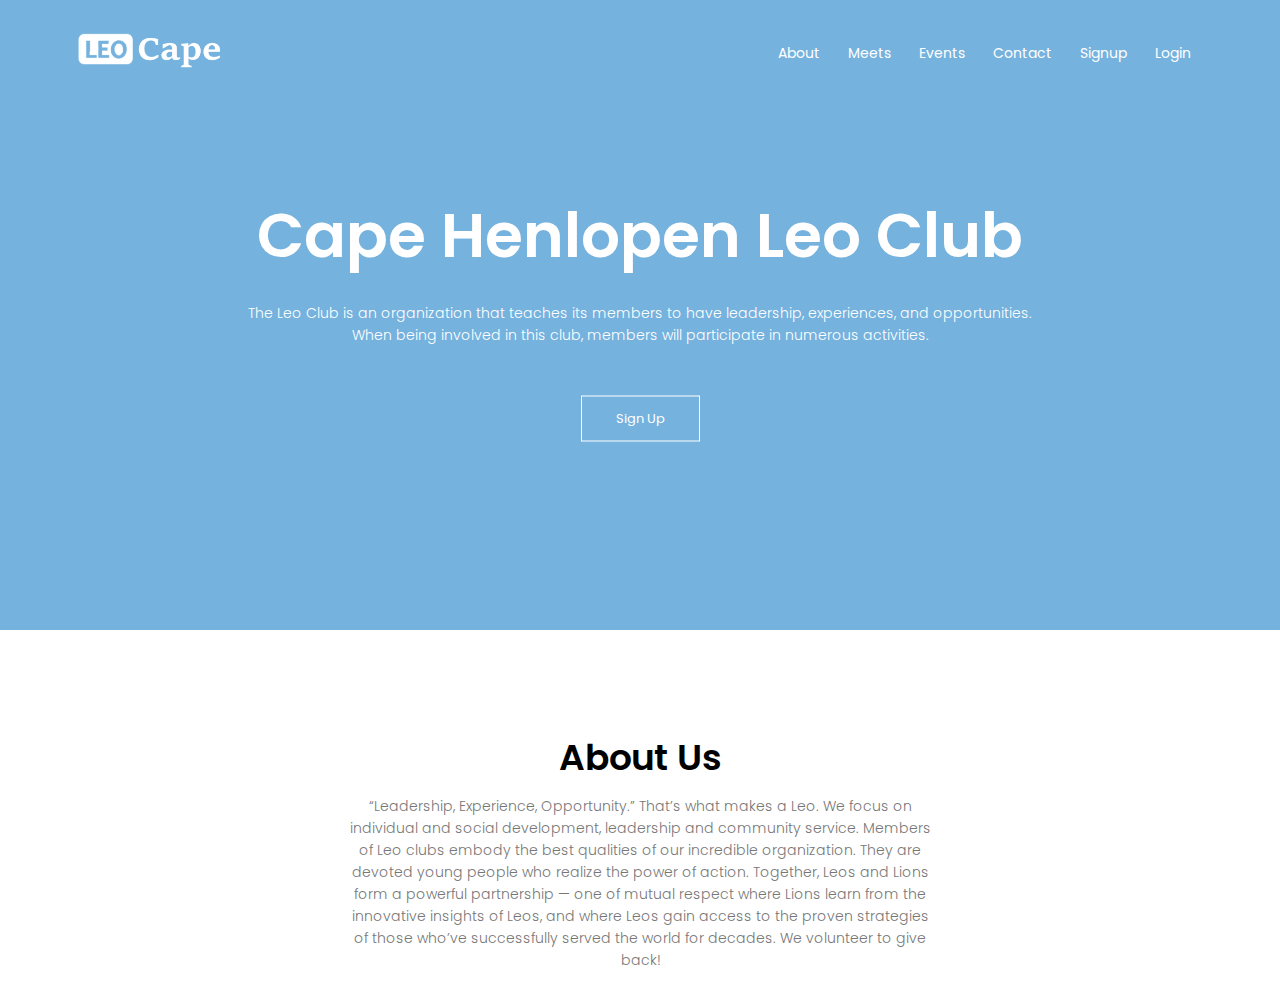
==== index.html @ 4bf430cc "Update index.html" ====
<!DOCTYPE html>
<html>
<head>
    <meta name="viewport" content="width=device-width, initial-scale=1">
    <title>Cape Henlopen Leo Club</title>
    <link rel="stylesheet" href="style.css">
    <link rel="preconnect" href="https://fonts.googleapis.com">
    <link rel="preconnect" href="https://fonts.gstatic.com" crossorigin>
    <link href="https://fonts.googleapis.com/css2?family=Poppins:wght@100;200;300;400;600;700&display=swap" rel="stylesheet">
    <link rel="stylesheet" href="https://stackpath.bootstrapcdn.com/font-awesome/4.7.0/css/font-awesome.min.css">
</head>
<body>
    <section class="header">
        <nav>
            <a href="index.html"><img src="Images/logo.png"></a>
            <div class="nav-links" id="navLinks">
                <i class="fa fa-times" onclick="hideMenu()"></i>
                <ul>
                    <li><a href="">About</a></li>
                    <li><a href="">Meets</a></li>
                    <li><a href="">Events</a></li>
                    <li><a href="">Contact</a></li>
                    <li><a href="">Signup</a></li>
                    <li><a href="">Login</a></li>
                </ul>
            </div>
            <i class="fa fa-bars" onclick="showMenu()"></i>
        </nav>
    <div class="text-box">
        <h1>Cape Henlopen Leo Club</h1>
        <p>The Leo Club is an organization that teaches its members to have leadership, experiences, and opportunities. <br>When being involved in this club, members will participate in numerous activities.</p>
        <a href="" class="hero-btn">Sign Up</a>
    </div>
    </section>

<!----- About ------->
    <section class="course">
        <h1>About Us</h1>
        <p>“Leadership, Experience, Opportunity.” That’s what makes a Leo. We focus on individual and social development, leadership and community service. Members of Leo clubs embody the best qualities of our incredible organization. They are devoted young people who realize the power of action. Together, Leos and Lions form a powerful partnership — one of mutual respect where Lions learn from the innovative insights of Leos, and where Leos gain access to the proven strategies of those who’ve successfully served the world for decades. We volunteer to give back!</p>
    </section>




<!-------JavaScript for Toggle Menu------->
<script>
    var navLinks = document.getElementById("navLinks");
    function showMenu(){
        navLinks.style.right = "0";
    }
    function hideMenu(){
        navLinks.style.right = "-120px";
    }
</script>

</body>
</html>
---- style.css ----
* {
    margin: 0;
    padding: 0;
    font-family: 'Poppins', sans-serif;
}
html, body {
    max-width: 100%;
    overflow-x: hidden;
    -webkit-tap-highlight-color: transparent;
}
.header {
    min-height: 70vh;
    width: 100%;
    background: #75b2de;
    background-position: center;
    background-size: cover;
    position: relative;
}
nav{
    display: flex;
    padding: 2% 6%;
    justify-content: space-between;
    align-items: center;
}
nav img{
    width: 150px;
}
.nav-links{
    flex: 1;
    text-align: right;
}
.nav-links ul li{
    list-style: none;
    display: inline-block;
    padding: 8px 12px;
    position: relative;
}
.nav-links ul li a{
    color: #fff;
    text-decoration: none;
    font-size: 14px; /*13*/
}
.nav-links ul li::after{
    content: '';
    width: 0;
    height: 2px;
    background: #ffffff;
    display: block;
    margin: auto;
    transition: 0.5s;
}
.nav-links ul li:hover::after {
    width: 100%;
}
.text-box{
    width: 90%;
    color: #fff;
    position: absolute;
    top: 50%;
    left: 50%;
    transform: translate(-50%,-50%);
    text-align: center;
}
.text-box h1{
    font-size: 62px;
}
.text-box p{
    margin: 10px 0 40px;
    font-size: 14px;
    color: #fff;
}
.hero-btn{
    display: inline-block;
    text-decoration: none;
    color: #fff;
    border: 1px solid #fff;
    padding: 12px 34px;
    font-size: 13px;
    background: transparent;
    position: relative;
    cursor: pointer;
}
.hero-btn:hover{
    border: 1px solid #4c9bd4;
    background: #4c9bd4;
    transition: 1s;
}

nav .fa{
    display: none;
}

@media(max-width: 700px){
    .text-box h1{
        font-size: 26px;
    }
    .nav-links ul li {
        display: block;
    }
    .nav-links {
        position: absolute;
        background: #4c9bd4;
        height: 70vh;
        width: 120px;
        top: 0;
        right: -120px;
        text-align: left;
        z-index: 2;
        transition: .7s;
    }
    nav .fa{
        display: block;
        color: #fff;
        margin: 10px;
        font-size: 22px;
        cursor: pointer;
    }
    .nav-links ul{
        padding: 10%;
    }
    .course p {
        margin-left: 0;
        margin-right: 0;
    }
}

/*---------- About ----------*/
.course{
    width: 80%;
    margin: auto;
    text-align: center;
    padding-top: 100px;
}
h1{
    font-size: 36px;
    font-weight: 600;
}
p {
    color: #777;
    font-size: 14px;
    font-weight: 300;
    line-height: 22px;
    padding: 10px;
    margin-left: 16vw;
    margin-right: 16vw;
}
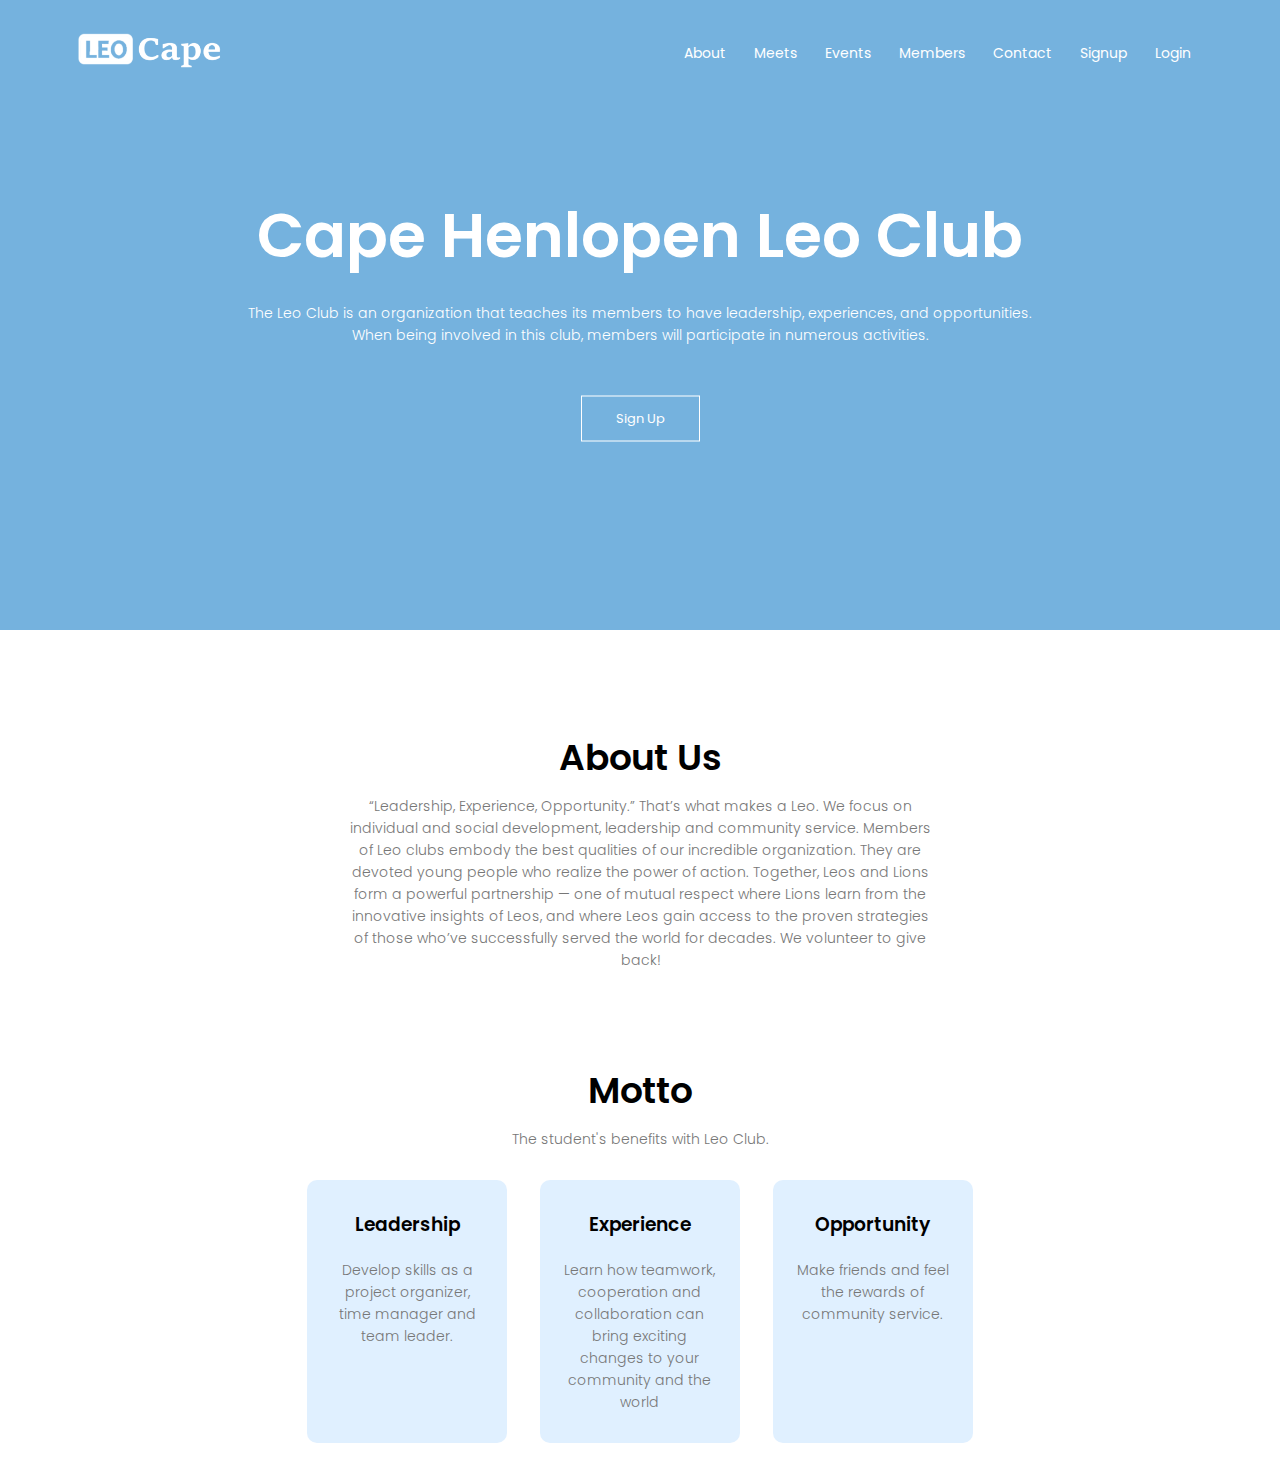
==== commit a7022c11: "Update index.html" ====
--- a/index.html
+++ b/index.html
@@ -8,6 +8,7 @@
     <link rel="preconnect" href="https://fonts.gstatic.com" crossorigin>
     <link href="https://fonts.googleapis.com/css2?family=Poppins:wght@100;200;300;400;600;700&display=swap" rel="stylesheet">
     <link rel="stylesheet" href="https://stackpath.bootstrapcdn.com/font-awesome/4.7.0/css/font-awesome.min.css">
+    <link rel="icon" type="image/x-icon" href="./Images/favicon.ico">
 </head>
 <body>
     <section class="header">
@@ -16,9 +17,10 @@
             <div class="nav-links" id="navLinks">
                 <i class="fa fa-times" onclick="hideMenu()"></i>
                 <ul>
-                    <li><a href="">About</a></li>
+                    <li><a href="#About">About</a></li>
                     <li><a href="">Meets</a></li>
                     <li><a href="">Events</a></li>
+                    <li><a href="">Members</a></li>
                     <li><a href="">Contact</a></li>
                     <li><a href="">Signup</a></li>
                     <li><a href="">Login</a></li>
@@ -26,7 +28,7 @@
             </div>
             <i class="fa fa-bars" onclick="showMenu()"></i>
         </nav>
-    <div class="text-box">
+    <div class="text-box" id="About">
         <h1>Cape Henlopen Leo Club</h1>
         <p>The Leo Club is an organization that teaches its members to have leadership, experiences, and opportunities. <br>When being involved in this club, members will participate in numerous activities.</p>
         <a href="" class="hero-btn">Sign Up</a>
@@ -36,7 +38,23 @@
 <!----- About ------->
     <section class="course">
         <h1>About Us</h1>
-        <p>“Leadership, Experience, Opportunity.” That’s what makes a Leo. We focus on individual and social development, leadership and community service. Members of Leo clubs embody the best qualities of our incredible organization. They are devoted young people who realize the power of action. Together, Leos and Lions form a powerful partnership — one of mutual respect where Lions learn from the innovative insights of Leos, and where Leos gain access to the proven strategies of those who’ve successfully served the world for decades. We volunteer to give back!</p>
+        <p class="about-info">“Leadership, Experience, Opportunity.” That’s what makes a Leo. We focus on individual and social development, leadership and community service. Members of Leo clubs embody the best qualities of our incredible organization. They are devoted young people who realize the power of action. Together, Leos and Lions form a powerful partnership — one of mutual respect where Lions learn from the innovative insights of Leos, and where Leos gain access to the proven strategies of those who’ve successfully served the world for decades. We volunteer to give back!</p>
+        <h1 style="margin-top:8%;">Motto</h1>
+        <p>The student's benefits with Leo Club.</p>
+        <div class="row">
+            <div class="course-col">
+                <h3>Leadership</h3>
+                <p>Develop skills as a project organizer, time manager and team leader.</p>
+            </div>
+            <div class="course-col">
+                <h3>Experience</h3>
+                <p>Learn how teamwork, cooperation and collaboration can bring exciting changes to your community and the world</p>
+            </div>
+            <div class="course-col">
+                <h3>Opportunity</h3>
+                <p>Make friends and feel the rewards of community service.</p>
+            </div>
+        </div>
     </section>
 
 
--- a/style.css
+++ b/style.css
@@ -7,6 +7,7 @@
     max-width: 100%;
     overflow-x: hidden;
     -webkit-tap-highlight-color: transparent;
+    scroll-behavior: smooth;
 }
 .header {
     min-height: 70vh;
@@ -38,7 +39,7 @@
 .nav-links ul li a{
     color: #fff;
     text-decoration: none;
-    font-size: 14px; /*13*/
+    font-size: 14px;
 }
 .nav-links ul li::after{
     content: '';
@@ -90,9 +91,9 @@
     display: none;
 }
 
-@media(max-width: 700px){
+@media(max-width: 800px){
     .text-box h1{
-        font-size: 26px;
+        font-size: 22px;
     }
     .nav-links ul li {
         display: block;
@@ -125,7 +126,7 @@
 }
 
 /*---------- About ----------*/
-.course{
+.course {
     width: 80%;
     margin: auto;
     text-align: center;
@@ -141,6 +142,38 @@
     font-weight: 300;
     line-height: 22px;
     padding: 10px;
+}
+.about-info {
     margin-left: 16vw;
     margin-right: 16vw;
 }
+.row {
+    margin-top: 2%;
+    display: flex;
+    justify-content: space-between;
+    width: 65%;
+    margin-left: auto;
+    margin-right: auto;
+}
+.course-col {
+    flex-basis: 30%;
+    background: #e0f0ff;
+    border-radius: 10px;
+    margin-bottom: 5%;
+    padding: 20px 12px;
+    box-sizing: border-box;
+    transition: 0.5s;
+}
+h3{
+    text-align: center;
+    font-weight: 600;
+    margin: 10px 0;
+}
+.course-col:hover{
+    box-shadow: 0 0 20px 0px rgba(0,0,0,0.2);
+}
+@media(max-width: 800px){
+    .row{
+        flex-direction: column;
+    }
+}
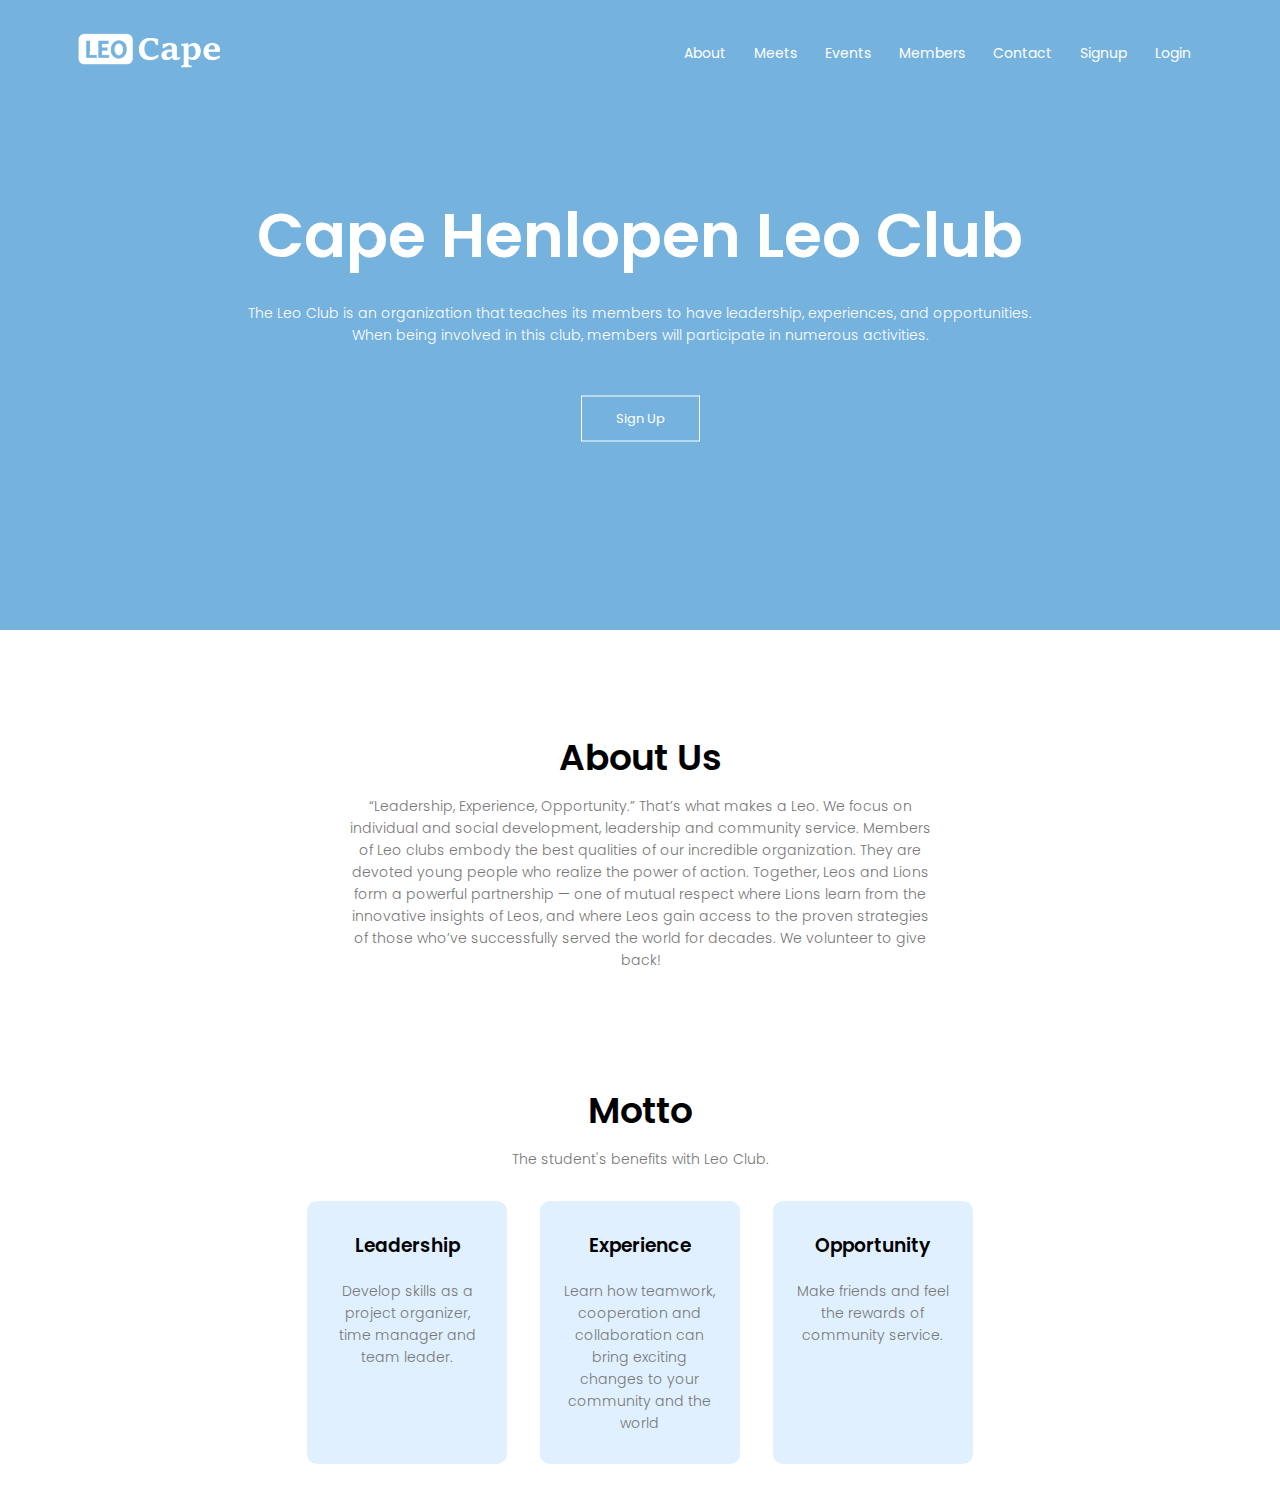
==== commit 39a1ae54: "Update index.html" ====
--- a/index.html
+++ b/index.html
@@ -28,7 +28,7 @@
             </div>
             <i class="fa fa-bars" onclick="showMenu()"></i>
         </nav>
-    <div class="text-box" id="About">
+    <div class="text-box">
         <h1>Cape Henlopen Leo Club</h1>
         <p>The Leo Club is an organization that teaches its members to have leadership, experiences, and opportunities. <br>When being involved in this club, members will participate in numerous activities.</p>
         <a href="" class="hero-btn">Sign Up</a>
@@ -37,9 +37,9 @@
 
 <!----- About ------->
     <section class="course">
-        <h1>About Us</h1>
+        <h1 id="About">About Us</h1>
         <p class="about-info">“Leadership, Experience, Opportunity.” That’s what makes a Leo. We focus on individual and social development, leadership and community service. Members of Leo clubs embody the best qualities of our incredible organization. They are devoted young people who realize the power of action. Together, Leos and Lions form a powerful partnership — one of mutual respect where Lions learn from the innovative insights of Leos, and where Leos gain access to the proven strategies of those who’ve successfully served the world for decades. We volunteer to give back!</p>
-        <h1 style="margin-top:8%;">Motto</h1>
+        <h1 style="margin-top:10%;">Motto</h1>
         <p>The student's benefits with Leo Club.</p>
         <div class="row">
             <div class="course-col">
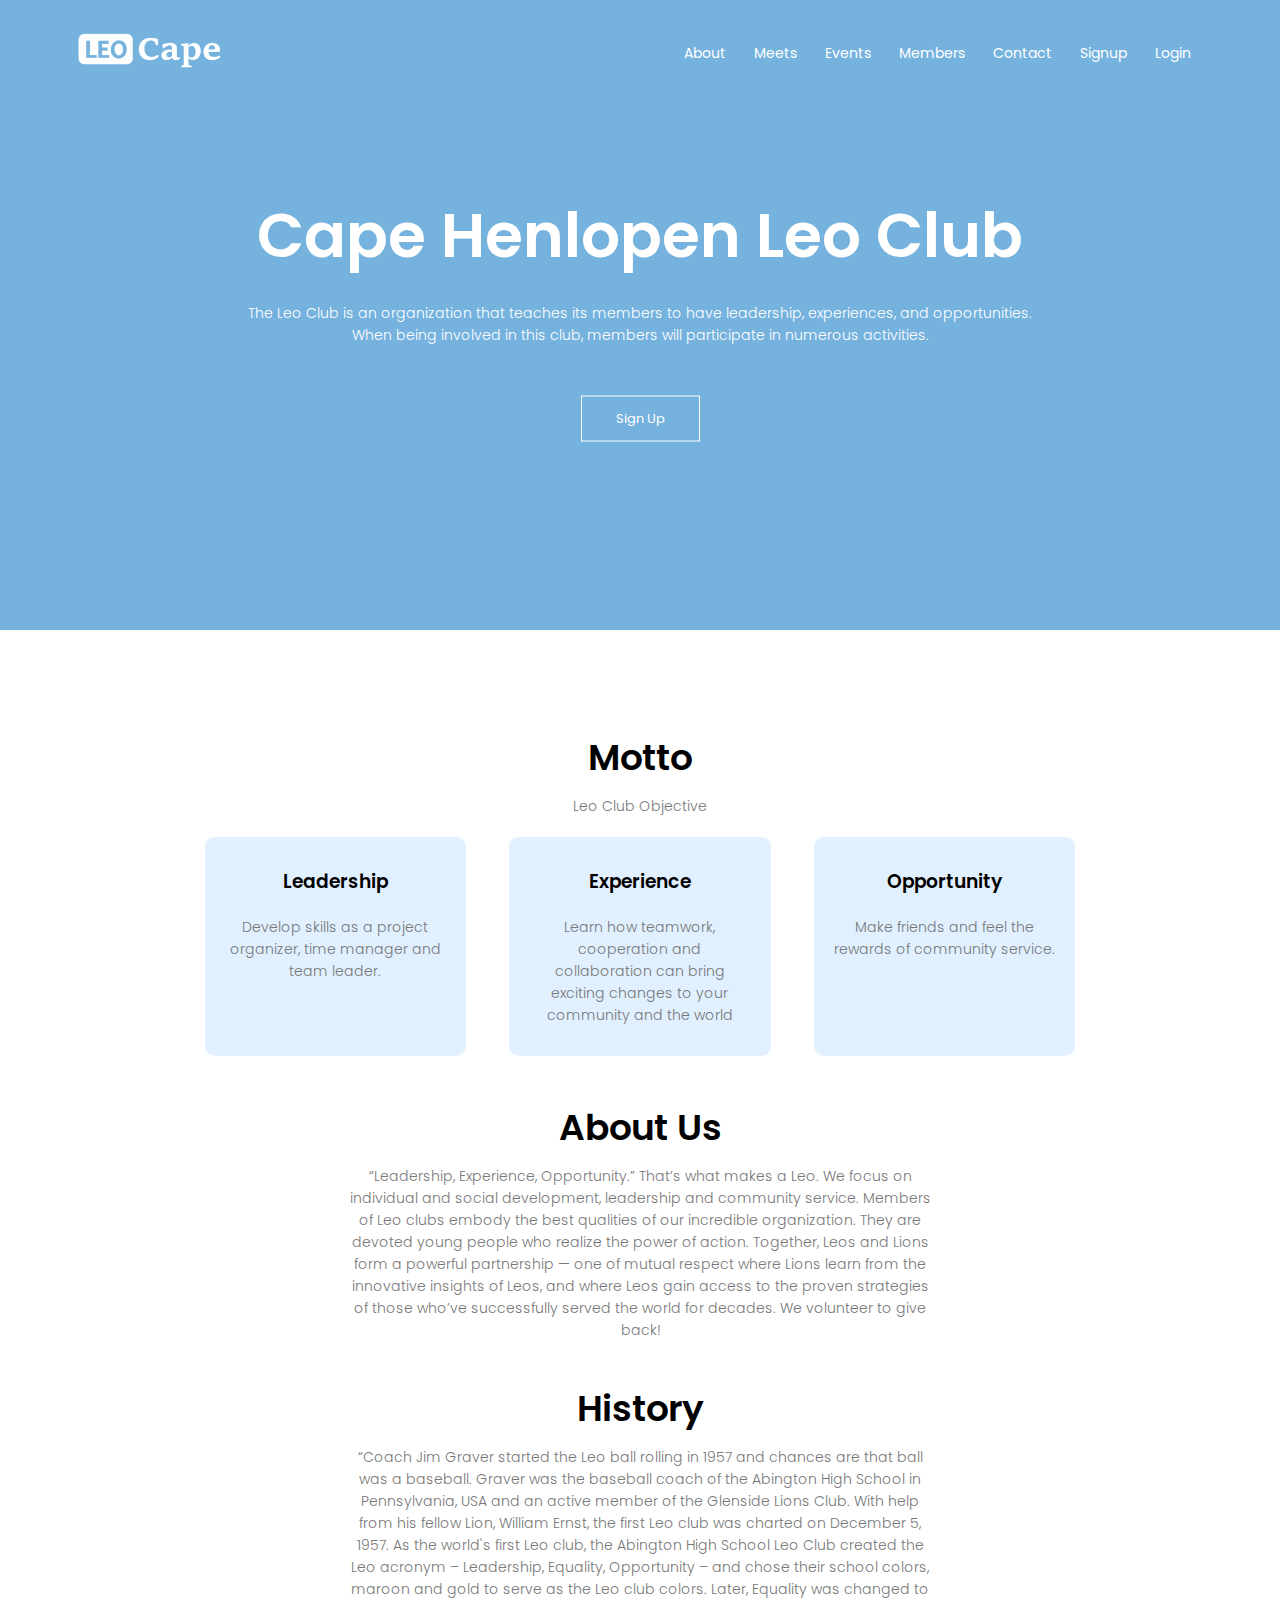
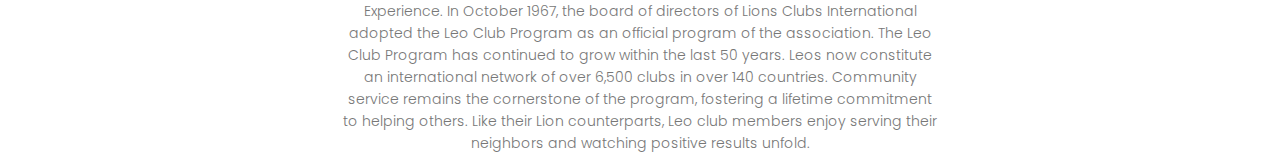
==== commit 486255af: "Update index.html" ====
--- a/index.html
+++ b/index.html
@@ -37,10 +37,8 @@
 
 <!----- About ------->
     <section class="course">
-        <h1 id="About">About Us</h1>
-        <p class="about-info">“Leadership, Experience, Opportunity.” That’s what makes a Leo. We focus on individual and social development, leadership and community service. Members of Leo clubs embody the best qualities of our incredible organization. They are devoted young people who realize the power of action. Together, Leos and Lions form a powerful partnership — one of mutual respect where Lions learn from the innovative insights of Leos, and where Leos gain access to the proven strategies of those who’ve successfully served the world for decades. We volunteer to give back!</p>
-        <h1 style="margin-top:10%;">Motto</h1>
-        <p>The student's benefits with Leo Club.</p>
+        <h1>Motto</h1>
+        <p>Leo Club Objective</p>
         <div class="row">
             <div class="course-col">
                 <h3>Leadership</h3>
@@ -55,6 +53,18 @@
                 <p>Make friends and feel the rewards of community service.</p>
             </div>
         </div>
+        <h1 id="About">About Us</h1>
+        <p class="about-info">“Leadership, Experience, Opportunity.” That’s what makes a Leo. We focus on individual and social development, leadership and community service. Members of Leo clubs embody the best qualities of our incredible organization. They are devoted young people who realize the power of action. Together, Leos and Lions form a powerful partnership — one of mutual respect where Lions learn from the innovative insights of Leos, and where Leos gain access to the proven strategies of those who’ve successfully served the world for decades. We volunteer to give back!</p>
+        <h1 style="margin-top:3%;">History</h1>
+        <p class="about-info">
+            “Coach Jim Graver started the Leo ball rolling in 1957 and chances are that ball was a baseball. Graver was the baseball coach of the Abington High School in Pennsylvania, USA and an active member of the Glenside Lions Club. With help from his fellow Lion, William Ernst, the first Leo club was charted on December 5, 1957.
+
+            As the world's first Leo club, the Abington High School Leo Club created the Leo acronym – Leadership, Equality, Opportunity – and chose their school colors, maroon and gold to serve as the Leo club colors. Later, Equality was changed to Experience.
+
+            In October 1967, the board of directors of Lions Clubs International adopted the Leo Club Program as an official program of the association.
+
+            The Leo Club Program has continued to grow within the last 50 years. Leos now constitute an international network of over 6,500 clubs in over 140 countries. Community service remains the cornerstone of the program, fostering a lifetime commitment to helping others. Like their Lion counterparts, Leo club members enjoy serving their neighbors and watching positive results unfold.
+        </p>
     </section>
 
 
--- a/style.css
+++ b/style.css
@@ -148,10 +148,10 @@
     margin-right: 16vw;
 }
 .row {
-    margin-top: 2%;
+    margin-top: 1%;
     display: flex;
     justify-content: space-between;
-    width: 65%;
+    width: 85%;
     margin-left: auto;
     margin-right: auto;
 }
@@ -160,7 +160,7 @@
     background: #e0f0ff;
     border-radius: 10px;
     margin-bottom: 5%;
-    padding: 20px 12px;
+    padding: 20px 10px;
     box-sizing: border-box;
     transition: 0.5s;
 }
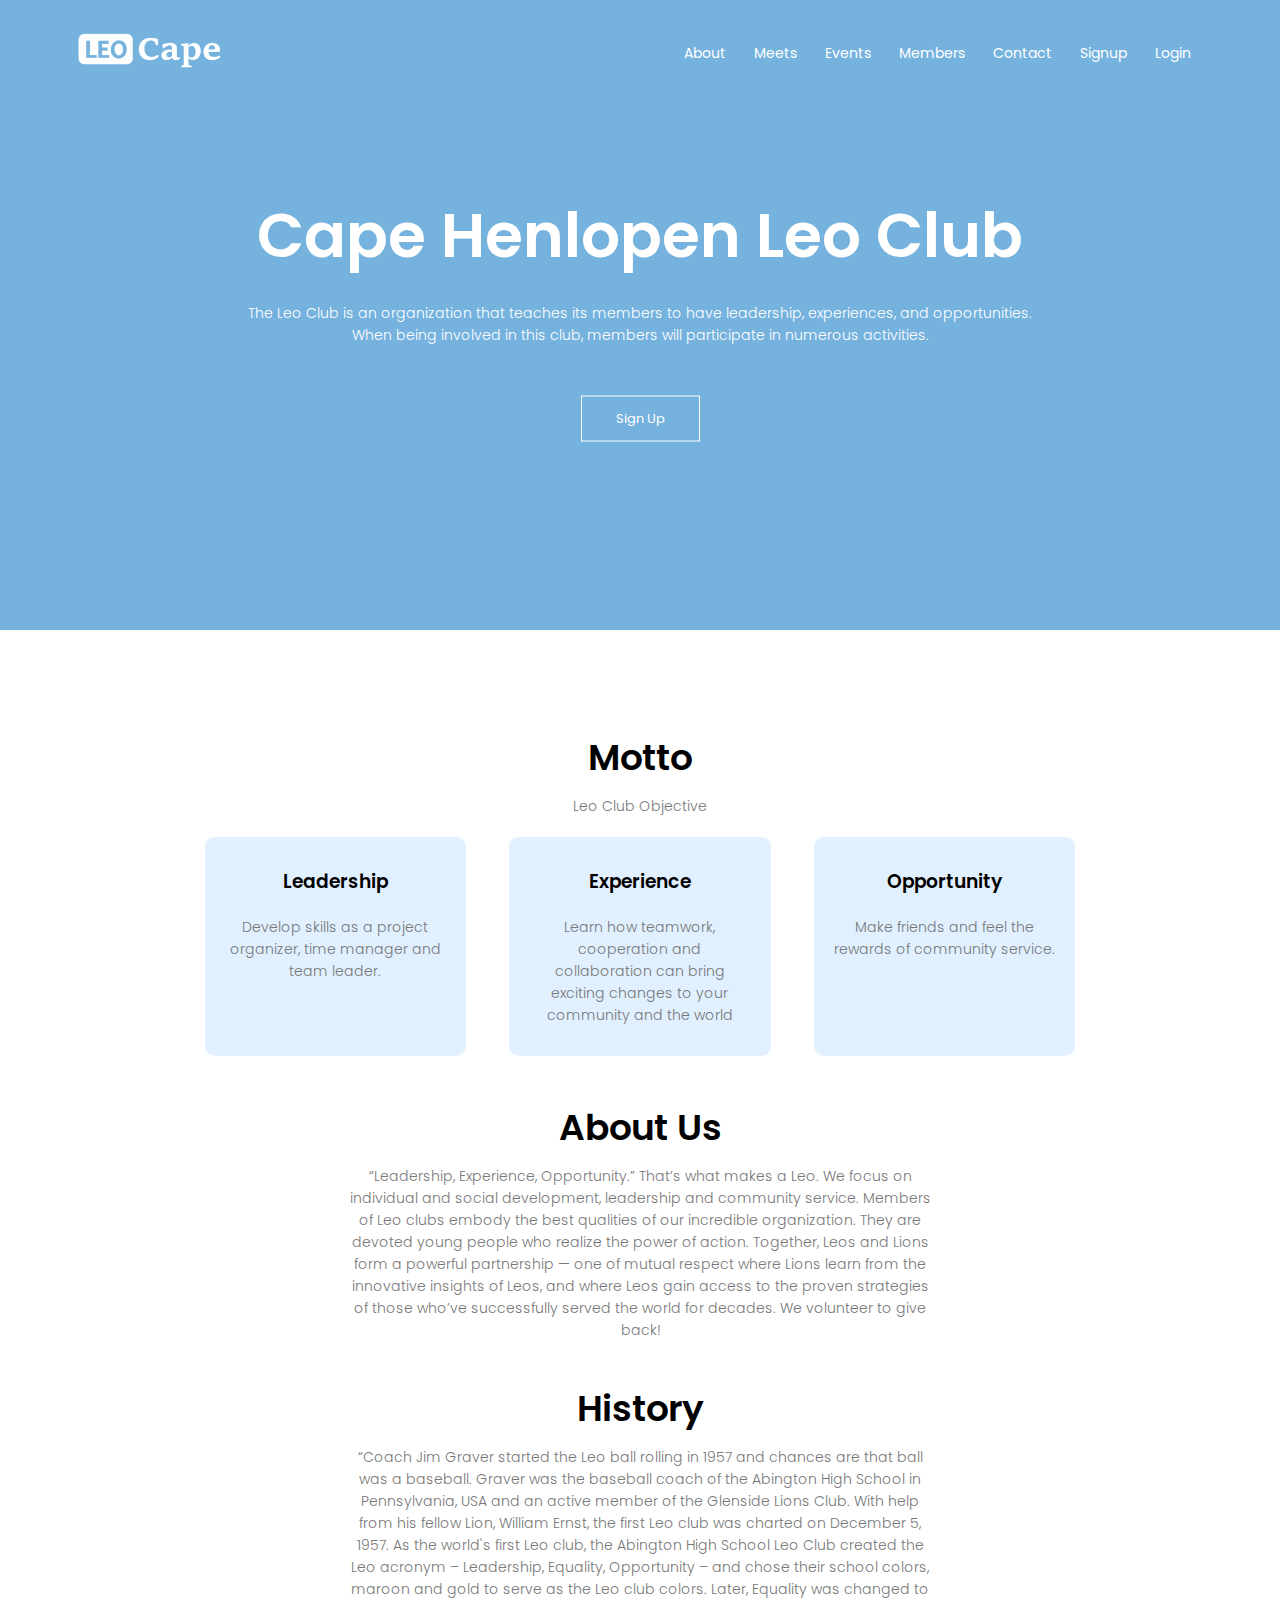
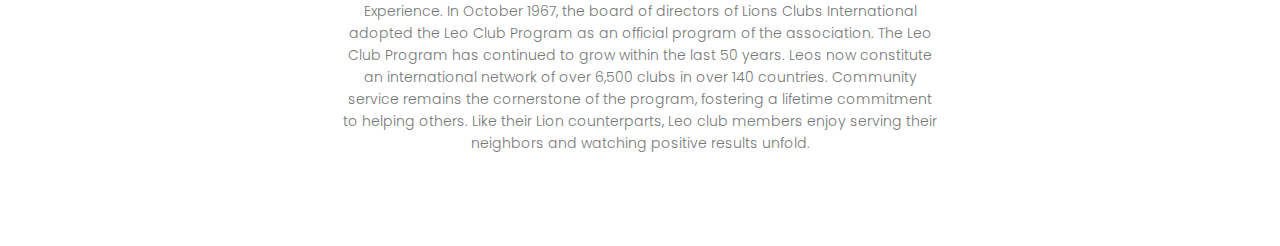
==== commit d45c423c: "Update index.html" ====
--- a/index.html
+++ b/index.html
@@ -56,7 +56,7 @@
         <h1 id="About">About Us</h1>
         <p class="about-info">“Leadership, Experience, Opportunity.” That’s what makes a Leo. We focus on individual and social development, leadership and community service. Members of Leo clubs embody the best qualities of our incredible organization. They are devoted young people who realize the power of action. Together, Leos and Lions form a powerful partnership — one of mutual respect where Lions learn from the innovative insights of Leos, and where Leos gain access to the proven strategies of those who’ve successfully served the world for decades. We volunteer to give back!</p>
         <h1 style="margin-top:3%;">History</h1>
-        <p class="about-info">
+        <p class="about-info" style="margin-bottom:8%;">
             “Coach Jim Graver started the Leo ball rolling in 1957 and chances are that ball was a baseball. Graver was the baseball coach of the Abington High School in Pennsylvania, USA and an active member of the Glenside Lions Club. With help from his fellow Lion, William Ernst, the first Leo club was charted on December 5, 1957.
 
             As the world's first Leo club, the Abington High School Leo Club created the Leo acronym – Leadership, Equality, Opportunity – and chose their school colors, maroon and gold to serve as the Leo club colors. Later, Equality was changed to Experience.
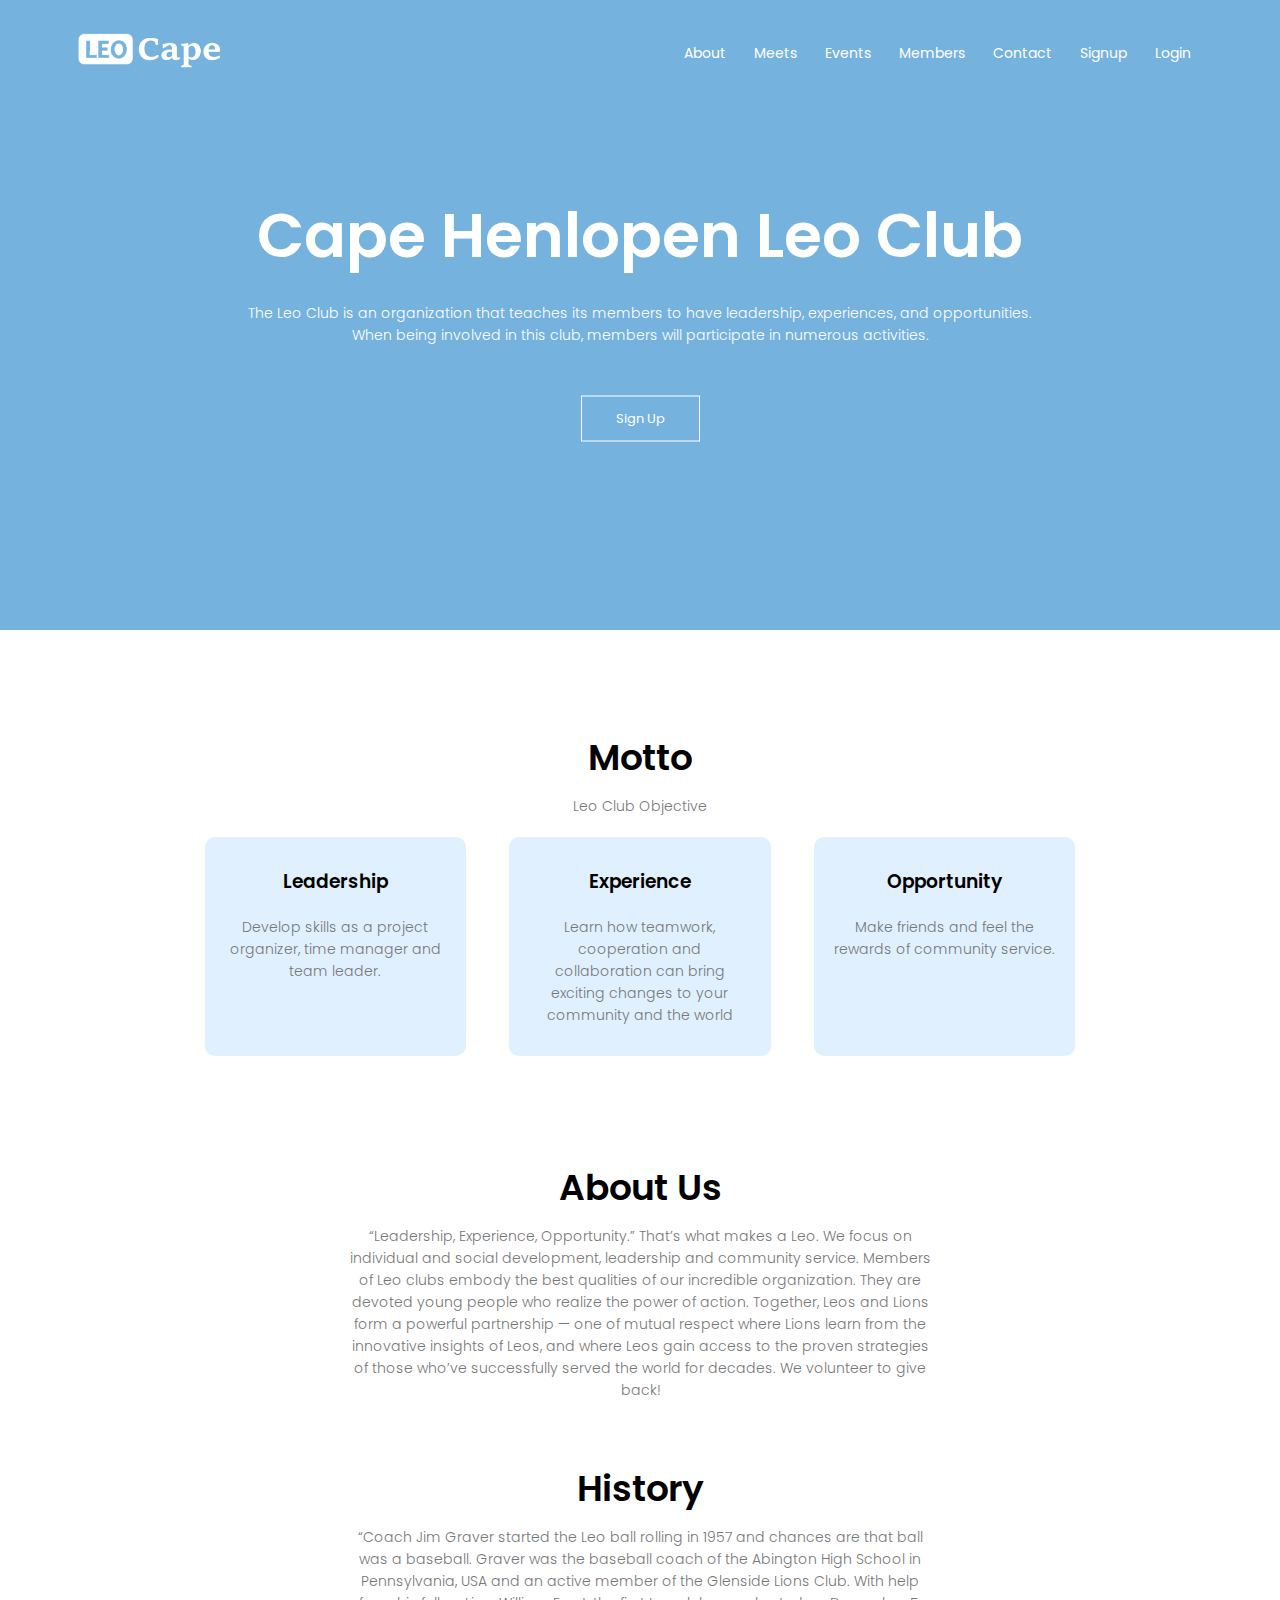
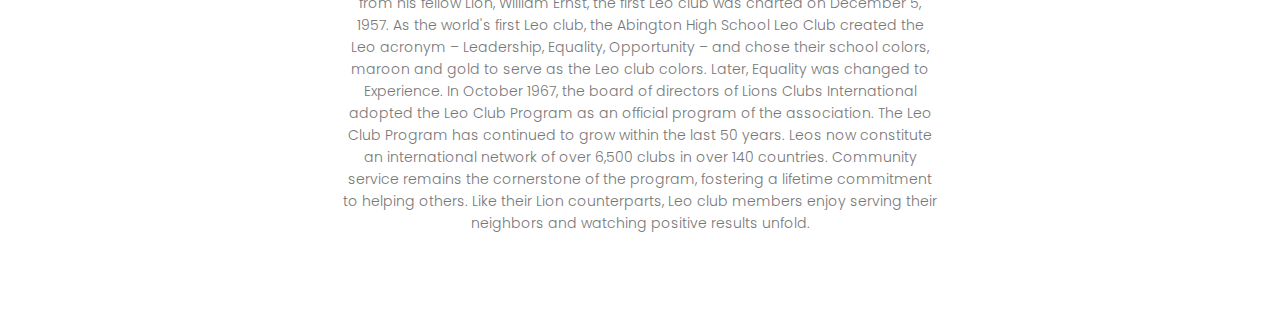
==== commit a66a534b: "Update index.html" ====
--- a/index.html
+++ b/index.html
@@ -53,9 +53,9 @@
                 <p>Make friends and feel the rewards of community service.</p>
             </div>
         </div>
-        <h1 id="About">About Us</h1>
+        <h1 style="margin-top:60px;" id="About">About Us</h1>
         <p class="about-info">“Leadership, Experience, Opportunity.” That’s what makes a Leo. We focus on individual and social development, leadership and community service. Members of Leo clubs embody the best qualities of our incredible organization. They are devoted young people who realize the power of action. Together, Leos and Lions form a powerful partnership — one of mutual respect where Lions learn from the innovative insights of Leos, and where Leos gain access to the proven strategies of those who’ve successfully served the world for decades. We volunteer to give back!</p>
-        <h1 style="margin-top:3%;">History</h1>
+        <h1 style="margin-top:50px;">History</h1>
         <p class="about-info" style="margin-bottom:8%;">
             “Coach Jim Graver started the Leo ball rolling in 1957 and chances are that ball was a baseball. Graver was the baseball coach of the Abington High School in Pennsylvania, USA and an active member of the Glenside Lions Club. With help from his fellow Lion, William Ernst, the first Leo club was charted on December 5, 1957.
 
